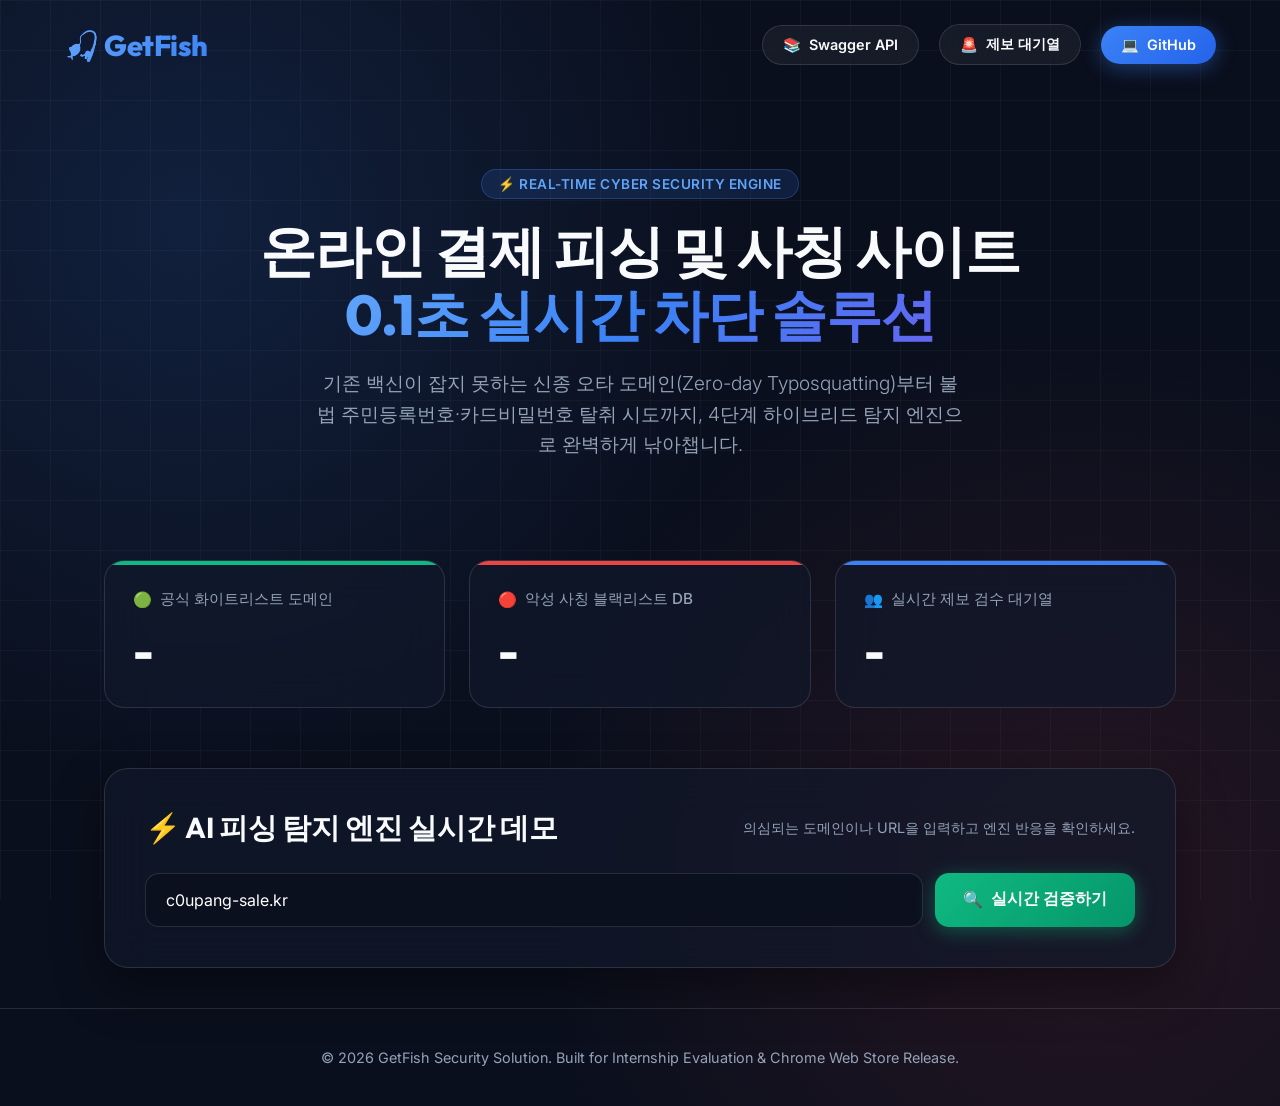
==== backend/static/index.html @ 88217844 "✨ GetFish 공식 글래스모피즘 랜딩 페이지(index.html) 및 실시간 AI 데모 탑재" ====
<!DOCTYPE html>
<html lang="ko">
<head>
  <meta charset="UTF-8">
  <meta name="viewport" content="width=device-width, initial-scale=1.0">
  <title>GetFish | 온라인 피싱 및 사칭 도메인 실시간 차단 솔루션</title>
  <link rel="preconnect" href="https://fonts.googleapis.com">
  <link rel="preconnect" href="https://fonts.gstatic.com" crossorigin>
  <link href="https://fonts.googleapis.com/css2?family=Outfit:wght@400;600;700;800&family=Inter:wght@300;400;500;600;700&display=swap" rel="stylesheet">
  <style>
    :root {
      --bg-dark: #0A0F1D;
      --bg-card: rgba(18, 25, 43, 0.65);
      --border-color: rgba(255, 255, 255, 0.12);
      --primary: #3B82F6;
      --primary-glow: rgba(59, 130, 246, 0.4);
      --accent-red: #EF4444;
      --accent-red-glow: rgba(239, 68, 68, 0.4);
      --accent-green: #10B981;
      --accent-green-glow: rgba(16, 185, 129, 0.4);
      --text-main: #F8FAFC;
      --text-muted: #94A3B8;
    }

    * {
      box-sizing: border-box;
      margin: 0;
      padding: 0;
    }

    body {
      background-color: var(--bg-dark);
      color: var(--text-main);
      font-family: 'Inter', sans-serif;
      min-height: 100vh;
      overflow-x: hidden;
      background-image: 
        radial-gradient(circle at 15% 20%, rgba(59, 130, 246, 0.15) 0%, transparent 40%),
        radial-gradient(circle at 85% 80%, rgba(239, 68, 68, 0.12) 0%, transparent 40%),
        linear-gradient(to bottom, transparent, rgba(10, 15, 29, 0.9));
      display: flex;
      flex-direction: column;
    }

    /* Grid Background Pattern */
    .bg-grid {
      position: absolute;
      top: 0;
      left: 0;
      width: 100%;
      height: 100%;
      background-size: 50px 50px;
      background-image: 
        linear-gradient(to right, rgba(255, 255, 255, 0.03) 1px, transparent 1px),
        linear-gradient(to bottom, rgba(255, 255, 255, 0.03) 1px, transparent 1px);
      z-index: -1;
    }

    header {
      display: flex;
      justify-content: space-between;
      align-items: center;
      padding: 24px 5%;
      max-width: 1300px;
      margin: 0 auto;
      width: 100%;
    }

    .logo {
      display: flex;
      align-items: center;
      gap: 12px;
      font-family: 'Outfit', sans-serif;
      font-size: 1.8rem;
      font-weight: 800;
      letter-spacing: -0.5px;
      text-decoration: none;
      color: var(--text-main);
    }

    .logo span {
      background: linear-gradient(135deg, #60A5FA, #3B82F6);
      -webkit-background-clip: text;
      -webkit-text-fill-color: transparent;
    }

    .nav-links {
      display: flex;
      gap: 20px;
      align-items: center;
    }

    .nav-btn {
      padding: 10px 20px;
      border-radius: 99px;
      font-weight: 600;
      font-size: 0.9rem;
      text-decoration: none;
      transition: all 0.3s ease;
      display: inline-flex;
      align-items: center;
      gap: 8px;
    }

    .btn-outline {
      border: 1px solid var(--border-color);
      color: var(--text-main);
      background: rgba(255, 255, 255, 0.05);
      backdrop-filter: blur(10px);
    }

    .btn-outline:hover {
      background: rgba(255, 255, 255, 0.1);
      border-color: rgba(255, 255, 255, 0.3);
      transform: translateY(-2px);
    }

    .btn-primary {
      background: linear-gradient(135deg, #3B82F6, #2563EB);
      color: white;
      box-shadow: 0 4px 20px var(--primary-glow);
    }

    .btn-primary:hover {
      transform: translateY(-2px);
      box-shadow: 0 6px 25px var(--primary-glow);
    }

    main {
      flex: 1;
      max-width: 1200px;
      margin: 40px auto;
      padding: 0 5%;
      width: 100%;
      display: flex;
      flex-direction: column;
      gap: 60px;
    }

    /* Hero Section */
    .hero {
      text-align: center;
      display: flex;
      flex-direction: column;
      align-items: center;
      gap: 20px;
      padding: 40px 0;
    }

    .badge-tag {
      padding: 6px 16px;
      border-radius: 99px;
      background: rgba(59, 130, 246, 0.15);
      border: 1px solid rgba(59, 130, 246, 0.3);
      color: #60A5FA;
      font-size: 0.85rem;
      font-weight: 600;
      letter-spacing: 0.5px;
      text-transform: uppercase;
    }

    h1 {
      font-family: 'Outfit', sans-serif;
      font-size: 3.5rem;
      font-weight: 800;
      line-height: 1.15;
      max-width: 850px;
      letter-spacing: -1px;
    }

    h1 .gradient-text {
      background: linear-gradient(135deg, #60A5FA 0%, #3B82F6 50%, #6366F1 100%);
      -webkit-background-clip: text;
      -webkit-text-fill-color: transparent;
    }

    .hero p {
      font-size: 1.2rem;
      color: var(--text-muted);
      max-width: 650px;
      line-height: 1.6;
      font-weight: 300;
    }

    /* Stats Cards */
    .stats-grid {
      display: grid;
      grid-template-columns: repeat(auto-fit, minmax(260px, 1fr));
      gap: 24px;
      width: 100%;
    }

    .stat-card {
      background: var(--bg-card);
      border: 1px solid var(--border-color);
      backdrop-filter: blur(20px);
      border-radius: 20px;
      padding: 28px;
      display: flex;
      flex-direction: column;
      gap: 12px;
      position: relative;
      overflow: hidden;
      transition: transform 0.3s ease, border-color 0.3s ease;
    }

    .stat-card:hover {
      transform: translateY(-5px);
      border-color: rgba(255, 255, 255, 0.25);
    }

    .stat-card::before {
      content: '';
      position: absolute;
      top: 0;
      left: 0;
      width: 100%;
      height: 4px;
    }

    .stat-card.green::before { background: var(--accent-green); }
    .stat-card.red::before { background: var(--accent-red); }
    .stat-card.blue::before { background: var(--primary); }

    .stat-title {
      font-size: 0.95rem;
      color: var(--text-muted);
      font-weight: 500;
      display: flex;
      align-items: center;
      gap: 8px;
    }

    .stat-number {
      font-family: 'Outfit', sans-serif;
      font-size: 2.8rem;
      font-weight: 800;
      color: var(--text-main);
    }

    /* Interactive Live Demo Box */
    .demo-section {
      background: var(--bg-card);
      border: 1px solid var(--border-color);
      backdrop-filter: blur(24px);
      border-radius: 24px;
      padding: 40px;
      display: flex;
      flex-direction: column;
      gap: 24px;
      box-shadow: 0 20px 50px rgba(0, 0, 0, 0.4);
    }

    .demo-header {
      display: flex;
      justify-content: space-between;
      align-items: center;
      flex-wrap: wrap;
      gap: 16px;
    }

    .demo-header h2 {
      font-family: 'Outfit', sans-serif;
      font-size: 1.8rem;
      font-weight: 700;
      display: flex;
      align-items: center;
      gap: 12px;
    }

    .input-group {
      display: flex;
      gap: 12px;
      width: 100%;
    }

    .url-input {
      flex: 1;
      background: rgba(10, 15, 29, 0.8);
      border: 1px solid var(--border-color);
      border-radius: 14px;
      padding: 16px 20px;
      font-size: 1rem;
      color: white;
      font-family: 'Inter', sans-serif;
      transition: all 0.3s ease;
    }

    .url-input:focus {
      outline: none;
      border-color: var(--primary);
      box-shadow: 0 0 0 3px rgba(59, 130, 246, 0.2);
    }

    .btn-test {
      background: linear-gradient(135deg, #10B981, #059669);
      color: white;
      border: none;
      border-radius: 14px;
      padding: 0 28px;
      font-size: 1rem;
      font-weight: 600;
      cursor: pointer;
      transition: all 0.3s ease;
      box-shadow: 0 4px 20px var(--accent-green-glow);
      display: flex;
      align-items: center;
      gap: 8px;
      white-space: nowrap;
    }

    .btn-test:hover {
      transform: translateY(-2px);
      box-shadow: 0 6px 25px var(--accent-green-glow);
    }

    /* Result Card */
    .result-card {
      display: none;
      padding: 24px;
      border-radius: 16px;
      background: rgba(10, 15, 29, 0.9);
      border: 1px solid var(--border-color);
      animation: fadeIn 0.4s ease;
    }

    .result-card.phishing {
      border-color: var(--accent-red);
      background: linear-gradient(135deg, rgba(239, 68, 68, 0.15), rgba(10, 15, 29, 0.9));
    }

    .result-card.safe {
      border-color: var(--accent-green);
      background: linear-gradient(135deg, rgba(16, 185, 129, 0.15), rgba(10, 15, 29, 0.9));
    }

    .result-title {
      font-size: 1.3rem;
      font-weight: 700;
      margin-bottom: 8px;
      display: flex;
      align-items: center;
      gap: 10px;
    }

    .result-reason {
      color: var(--text-muted);
      line-height: 1.5;
      font-size: 0.95rem;
    }

    @keyframes fadeIn {
      from { opacity: 0; transform: translateY(10px); }
      to { opacity: 1; transform: translateY(0); }
    }

    footer {
      text-align: center;
      padding: 40px 5%;
      color: var(--text-muted);
      font-size: 0.9rem;
      border-top: 1px solid var(--border-color);
      margin-top: auto;
    }

    @media (max-width: 768px) {
      h1 { font-size: 2.4rem; }
      .input-group { flex-direction: column; }
      .btn-test { padding: 16px; justify-content: center; }
    }
  </style>
</head>
<body>
  <div class="bg-grid"></div>

  <header>
    <a href="/" class="logo">
      <span>🎣 GetFish</span>
    </a>
    <div class="nav-links">
      <a href="/docs" class="nav-btn btn-outline" target="_blank">
        <span>📚</span> Swagger API
      </a>
      <a href="/api/reports" class="nav-btn btn-outline" target="_blank">
        <span>🚨</span> 제보 대기열
      </a>
      <a href="https://github.com/Euing-doBetter/GetFish" class="nav-btn btn-primary" target="_blank">
        <span>💻</span> GitHub
      </a>
    </div>
  </header>

  <main>
    <section class="hero">
      <span class="badge-tag">⚡️ Real-Time Cyber Security Engine</span>
      <h1>
        온라인 결제 피싱 및 사칭 사이트<br>
        <span class="gradient-text">0.1초 실시간 차단 솔루션</span>
      </h1>
      <p>
        기존 백신이 잡지 못하는 신종 오타 도메인(Zero-day Typosquatting)부터 불법 주민등록번호·카드비밀번호 탈취 시도까지, 4단계 하이브리드 탐지 엔진으로 완벽하게 낚아챕니다.
      </p>
    </section>

    <section class="stats-grid">
      <div class="stat-card green">
        <div class="stat-title"><span>🟢</span> 공식 화이트리스트 도메인</div>
        <div class="stat-number" id="wl-count">-</div>
      </div>
      <div class="stat-card red">
        <div class="stat-title"><span>🔴</span> 악성 사칭 블랙리스트 DB</div>
        <div class="stat-number" id="bl-count">-</div>
      </div>
      <div class="stat-card blue">
        <div class="stat-title"><span>👥</span> 실시간 제보 검수 대기열</div>
        <div class="stat-number" id="rp-count">-</div>
      </div>
    </section>

    <section class="demo-section">
      <div class="demo-header">
        <h2>⚡️ AI 피싱 탐지 엔진 실시간 데모</h2>
        <span style="color: var(--text-muted); font-size: 0.9rem;">의심되는 도메인이나 URL을 입력하고 엔진 반응을 확인하세요.</span>
      </div>
      
      <div class="input-group">
        <input type="text" id="test-url" class="url-input" placeholder="예: navr-pay-secure.com, c0upang-sale.kr, toss.im" value="c0upang-sale.kr">
        <button id="btn-analyze" class="btn-test">
          <span>🔍</span> 실시간 검증하기
        </button>
      </div>

      <div id="result-box" class="result-card">
        <div id="result-title" class="result-title"></div>
        <div id="result-reason" class="result-reason"></div>
      </div>
    </section>
  </main>

  <footer>
    <p>© 2026 GetFish Security Solution. Built for Internship Evaluation & Chrome Web Store Release.</p>
  </footer>

  <script>
    // Fetch live statistics from backend
    async function loadStats() {
      try {
        const res = await fetch('/api/stats');
        if (res.ok) {
          const data = await res.json();
          document.getElementById('wl-count').textContent = data.whitelist_count + '개';
          document.getElementById('bl-count').textContent = data.blacklist_count + '개';
          document.getElementById('rp-count').textContent = data.report_count + '건';
        }
      } catch(e) {
        console.error('Stats load error:', e);
      }
    }
    loadStats();

    // Live Test Box Handler
    document.getElementById('btn-analyze').addEventListener('click', async () => {
      const inputVal = document.getElementById('test-url').value.trim();
      if (!inputVal) return;

      let domain = inputVal;
      let url = inputVal;
      if (!url.startsWith('http://') && !url.startsWith('https://')) {
        url = 'https://' + url;
      }
      try {
        domain = new URL(url).hostname;
      } catch(e) {}

      const btn = document.getElementById('btn-analyze');
      const resultBox = document.getElementById('result-box');
      
      btn.disabled = true;
      btn.innerHTML = '<span>⏳</span> 분석 중...';
      resultBox.style.display = 'none';

      try {
        const res = await fetch('/api/analyze', {
          method: 'POST',
          headers: { 'Content-Type': 'application/json' },
          body: JSON.stringify({
            url: url,
            domain: domain,
            title: '라이브 데모 테스트 페이지',
            formActions: [],
            inputTypes: []
          })
        });

        const result = await res.json();
        resultBox.style.display = 'block';

        if (result.is_phishing) {
          resultBox.className = 'result-card phishing';
          document.getElementById('result-title').innerHTML = '🚨 ' + (result.badge_text || '피싱 및 사칭 도메인 감지됨!');
          document.getElementById('result-title').style.color = '#EF4444';
          document.getElementById('result-reason').innerHTML = `
            <strong>차단 사유:</strong> ${result.reason}<br>
            <span style="color: #60A5FA; display: inline-block; margin-top: 8px;">🛡️ 안전 대피 경로: <code>${result.redirect_url || 'https://pay.naver.com'}</code></span>
          `;
        } else {
          resultBox.className = 'result-card safe';
          document.getElementById('result-title').innerHTML = '🟢 안전한 공식 웹사이트입니다';
          document.getElementById('result-title').style.color = '#10B981';
          document.getElementById('result-reason').innerHTML = `
            <strong>도메인 [${domain}]:</strong> 공식 화이트리스트 DB에 등록된 안전한 사이트이거나, 알고리즘 분석 결과 사칭 위험이 발견되지 않았습니다.
          `;
        }
      } catch(e) {
        alert('API 서버와 통신할 수 없습니다.');
      } finally {
        btn.disabled = false;
        btn.innerHTML = '<span>🔍</span> 실시간 검증하기';
      }
    });
  </script>
</body>
</html>
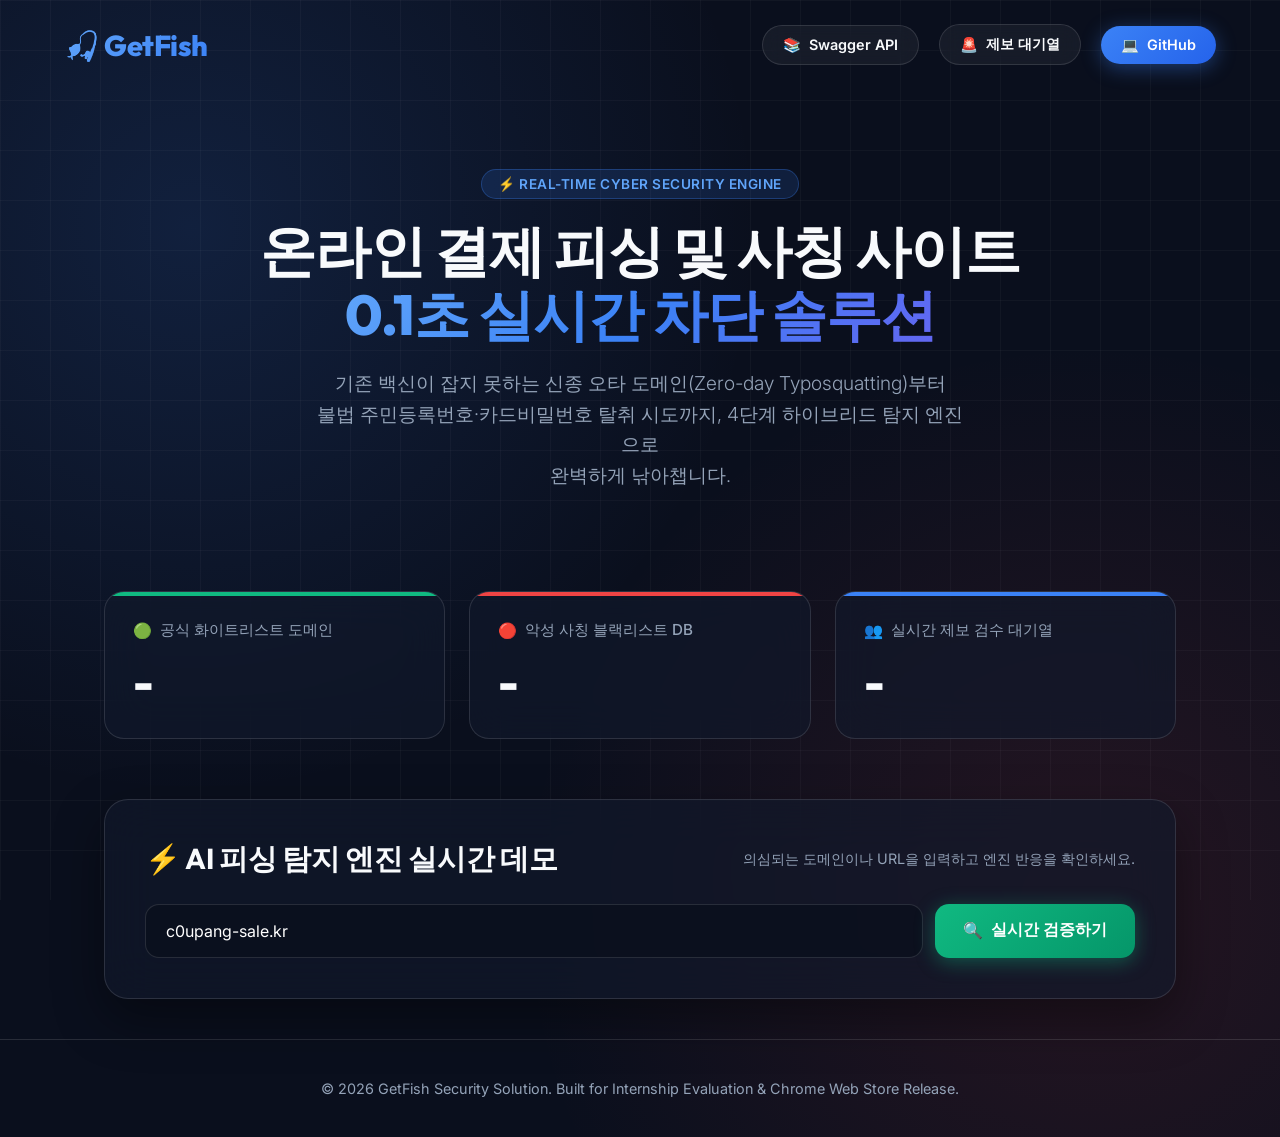
==== commit d6ed5403: "🎨 공식 랜딩 페이지(index.html) 텍스트 개행 및 스타일 다듬기" ====
--- a/backend/static/index.html
+++ b/backend/static/index.html
@@ -1,12 +1,15 @@
 <!DOCTYPE html>
 <html lang="ko">
+
 <head>
   <meta charset="UTF-8">
   <meta name="viewport" content="width=device-width, initial-scale=1.0">
   <title>GetFish | 온라인 피싱 및 사칭 도메인 실시간 차단 솔루션</title>
   <link rel="preconnect" href="https://fonts.googleapis.com">
   <link rel="preconnect" href="https://fonts.gstatic.com" crossorigin>
-  <link href="https://fonts.googleapis.com/css2?family=Outfit:wght@400;600;700;800&family=Inter:wght@300;400;500;600;700&display=swap" rel="stylesheet">
+  <link
+    href="https://fonts.googleapis.com/css2?family=Outfit:wght@400;600;700;800&family=Inter:wght@300;400;500;600;700&display=swap"
+    rel="stylesheet">
   <style>
     :root {
       --bg-dark: #0A0F1D;
@@ -34,7 +37,7 @@
       font-family: 'Inter', sans-serif;
       min-height: 100vh;
       overflow-x: hidden;
-      background-image: 
+      background-image:
         radial-gradient(circle at 15% 20%, rgba(59, 130, 246, 0.15) 0%, transparent 40%),
         radial-gradient(circle at 85% 80%, rgba(239, 68, 68, 0.12) 0%, transparent 40%),
         linear-gradient(to bottom, transparent, rgba(10, 15, 29, 0.9));
@@ -50,7 +53,7 @@
       width: 100%;
       height: 100%;
       background-size: 50px 50px;
-      background-image: 
+      background-image:
         linear-gradient(to right, rgba(255, 255, 255, 0.03) 1px, transparent 1px),
         linear-gradient(to bottom, rgba(255, 255, 255, 0.03) 1px, transparent 1px);
       z-index: -1;
@@ -218,9 +221,17 @@
       height: 4px;
     }
 
-    .stat-card.green::before { background: var(--accent-green); }
-    .stat-card.red::before { background: var(--accent-red); }
-    .stat-card.blue::before { background: var(--primary); }
+    .stat-card.green::before {
+      background: var(--accent-green);
+    }
+
+    .stat-card.red::before {
+      background: var(--accent-red);
+    }
+
+    .stat-card.blue::before {
+      background: var(--primary);
+    }
 
     .stat-title {
       font-size: 0.95rem;
@@ -350,8 +361,15 @@
     }
 
     @keyframes fadeIn {
-      from { opacity: 0; transform: translateY(10px); }
-      to { opacity: 1; transform: translateY(0); }
+      from {
+        opacity: 0;
+        transform: translateY(10px);
+      }
+
+      to {
+        opacity: 1;
+        transform: translateY(0);
+      }
     }
 
     footer {
@@ -364,12 +382,22 @@
     }
 
     @media (max-width: 768px) {
-      h1 { font-size: 2.4rem; }
-      .input-group { flex-direction: column; }
-      .btn-test { padding: 16px; justify-content: center; }
+      h1 {
+        font-size: 2.4rem;
+      }
+
+      .input-group {
+        flex-direction: column;
+      }
+
+      .btn-test {
+        padding: 16px;
+        justify-content: center;
+      }
     }
   </style>
 </head>
+
 <body>
   <div class="bg-grid"></div>
 
@@ -398,7 +426,8 @@
         <span class="gradient-text">0.1초 실시간 차단 솔루션</span>
       </h1>
       <p>
-        기존 백신이 잡지 못하는 신종 오타 도메인(Zero-day Typosquatting)부터 불법 주민등록번호·카드비밀번호 탈취 시도까지, 4단계 하이브리드 탐지 엔진으로 완벽하게 낚아챕니다.
+        기존 백신이 잡지 못하는 신종 오타 도메인(Zero-day Typosquatting)부터 <br>불법 주민등록번호·카드비밀번호 탈취 시도까지, 4단계 하이브리드 탐지 엔진으로<br> 완벽하게
+        낚아챕니다.
       </p>
     </section>
 
@@ -422,9 +451,10 @@
         <h2>⚡️ AI 피싱 탐지 엔진 실시간 데모</h2>
         <span style="color: var(--text-muted); font-size: 0.9rem;">의심되는 도메인이나 URL을 입력하고 엔진 반응을 확인하세요.</span>
       </div>
-      
+
       <div class="input-group">
-        <input type="text" id="test-url" class="url-input" placeholder="예: navr-pay-secure.com, c0upang-sale.kr, toss.im" value="c0upang-sale.kr">
+        <input type="text" id="test-url" class="url-input"
+          placeholder="예: navr-pay-secure.com, c0upang-sale.kr, toss.im" value="c0upang-sale.kr">
         <button id="btn-analyze" class="btn-test">
           <span>🔍</span> 실시간 검증하기
         </button>
@@ -452,7 +482,7 @@
           document.getElementById('bl-count').textContent = data.blacklist_count + '개';
           document.getElementById('rp-count').textContent = data.report_count + '건';
         }
-      } catch(e) {
+      } catch (e) {
         console.error('Stats load error:', e);
       }
     }
@@ -470,11 +500,11 @@
       }
       try {
         domain = new URL(url).hostname;
-      } catch(e) {}
+      } catch (e) { }
 
       const btn = document.getElementById('btn-analyze');
       const resultBox = document.getElementById('result-box');
-      
+
       btn.disabled = true;
       btn.innerHTML = '<span>⏳</span> 분석 중...';
       resultBox.style.display = 'none';
@@ -511,7 +541,7 @@
             <strong>도메인 [${domain}]:</strong> 공식 화이트리스트 DB에 등록된 안전한 사이트이거나, 알고리즘 분석 결과 사칭 위험이 발견되지 않았습니다.
           `;
         }
-      } catch(e) {
+      } catch (e) {
         alert('API 서버와 통신할 수 없습니다.');
       } finally {
         btn.disabled = false;
@@ -520,4 +550,5 @@
     });
   </script>
 </body>
-</html>
+
+</html>
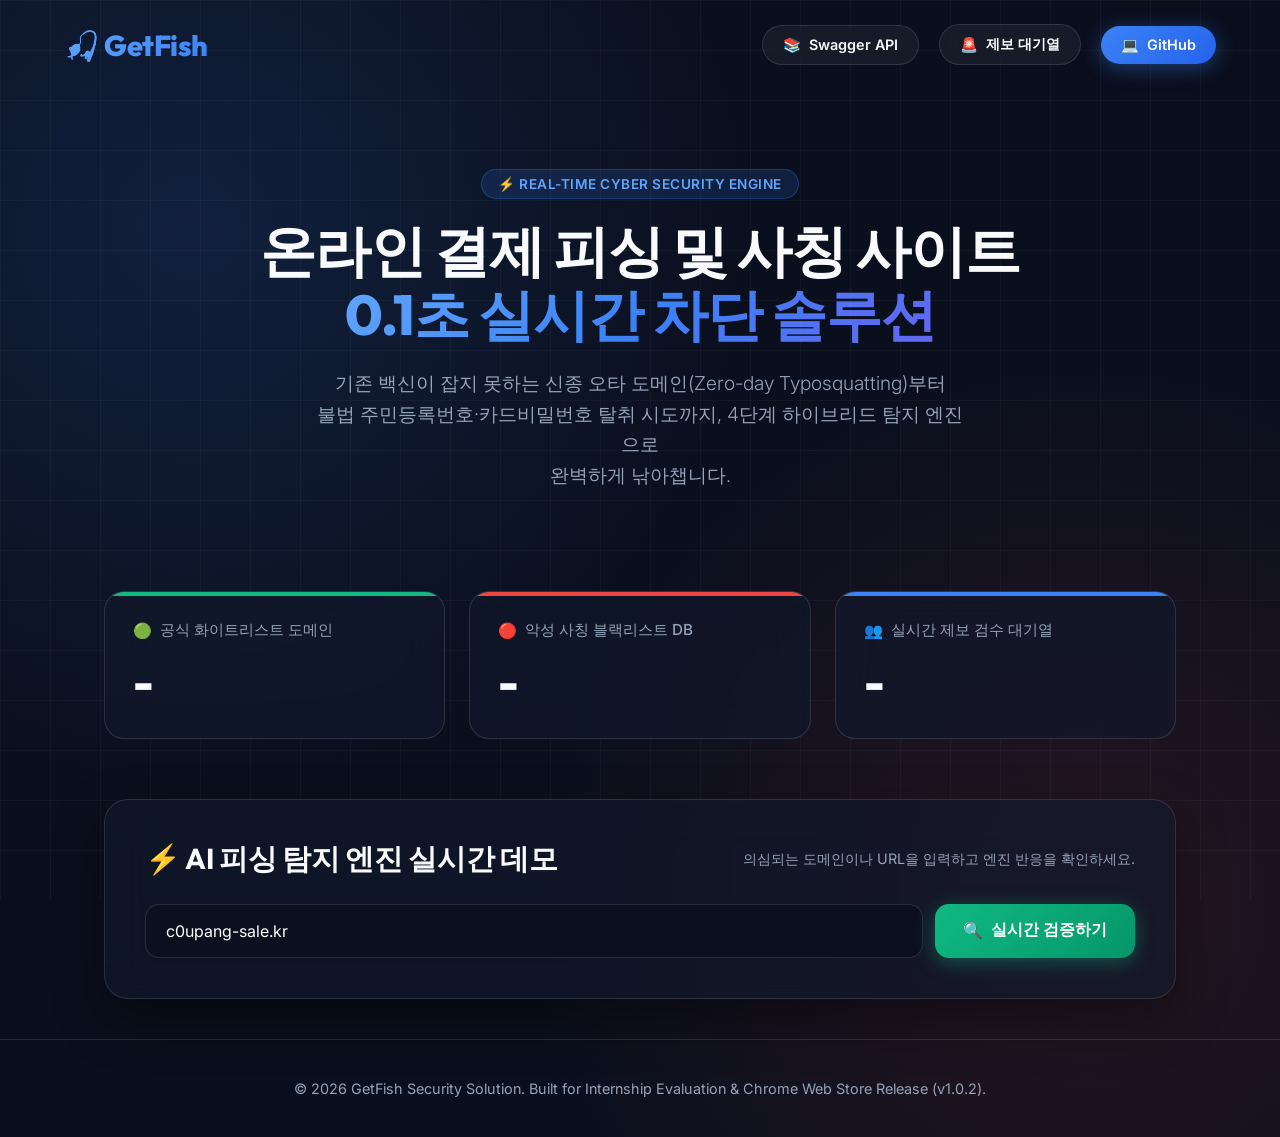
==== commit d34488e0: "feat: upgrade to v1.0.2 and build Glassmorphism reports dashboard (/reports)" ====
--- a/backend/static/index.html
+++ b/backend/static/index.html
@@ -409,7 +409,7 @@
       <a href="/docs" class="nav-btn btn-outline" target="_blank">
         <span>📚</span> Swagger API
       </a>
-      <a href="/api/reports" class="nav-btn btn-outline" target="_blank">
+      <a href="/reports" class="nav-btn btn-outline" target="_blank">
         <span>🚨</span> 제보 대기열
       </a>
       <a href="https://github.com/Euing-doBetter/GetFish" class="nav-btn btn-primary" target="_blank">
@@ -468,7 +468,7 @@
   </main>
 
   <footer>
-    <p>© 2026 GetFish Security Solution. Built for Internship Evaluation & Chrome Web Store Release.</p>
+    <p>© 2026 GetFish Security Solution. Built for Internship Evaluation & Chrome Web Store Release (v1.0.2).</p>
   </footer>
 
   <script>
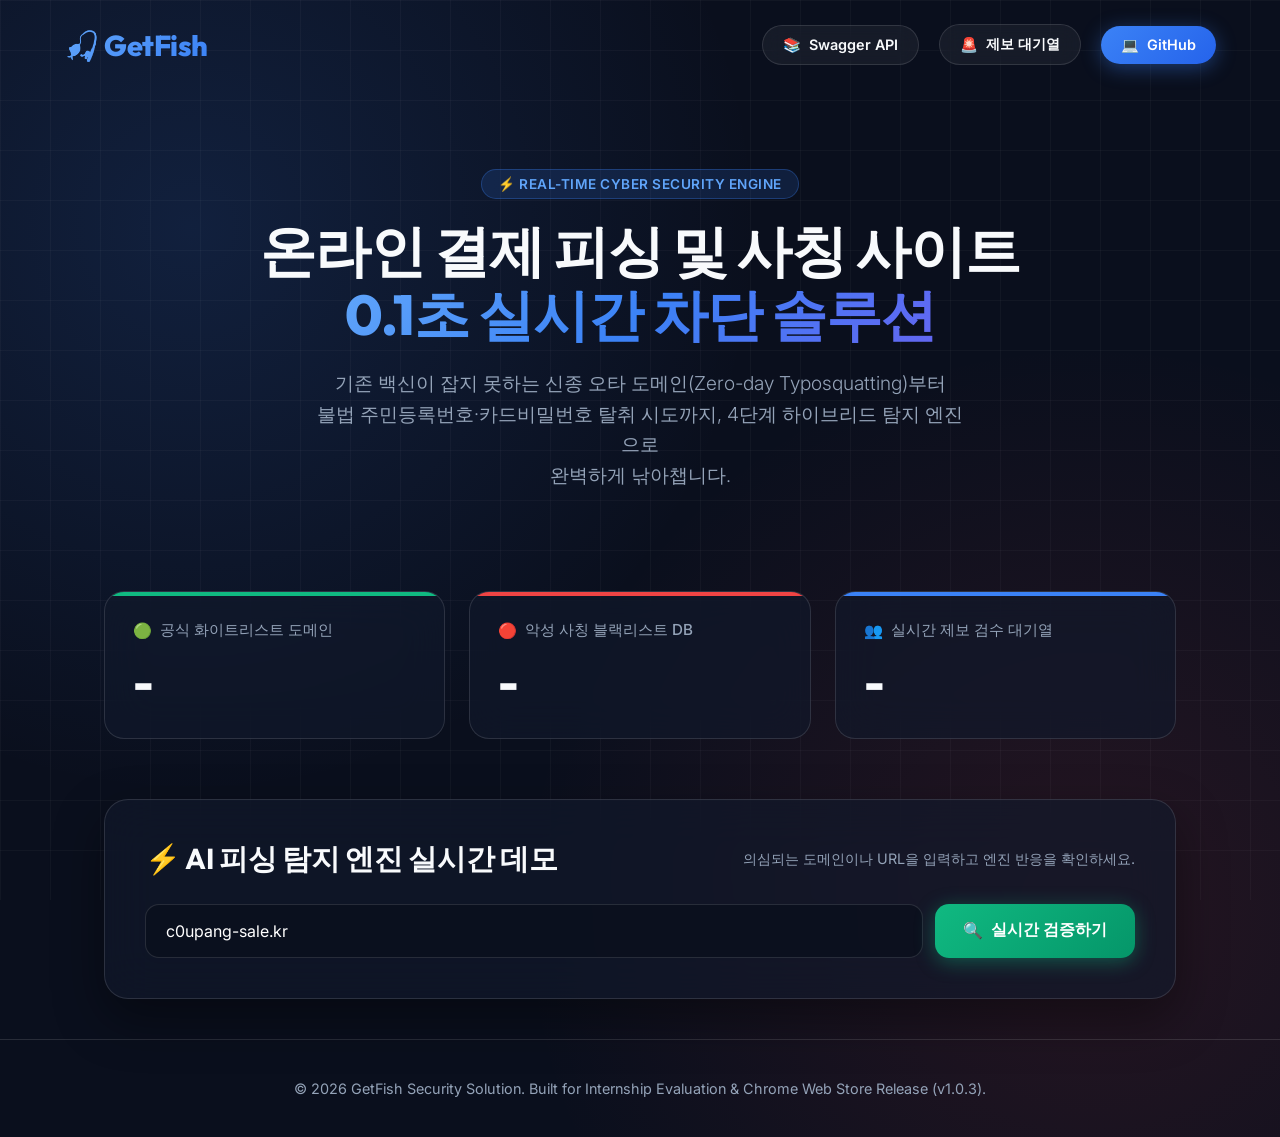
==== commit 8892d39b: "release: v1.0.3 with expanded government & PASS identity verification whitelist" ====
--- a/backend/static/index.html
+++ b/backend/static/index.html
@@ -468,7 +468,7 @@
   </main>
 
   <footer>
-    <p>© 2026 GetFish Security Solution. Built for Internship Evaluation & Chrome Web Store Release (v1.0.2).</p>
+    <p>© 2026 GetFish Security Solution. Built for Internship Evaluation & Chrome Web Store Release (v1.0.3).</p>
   </footer>
 
   <script>
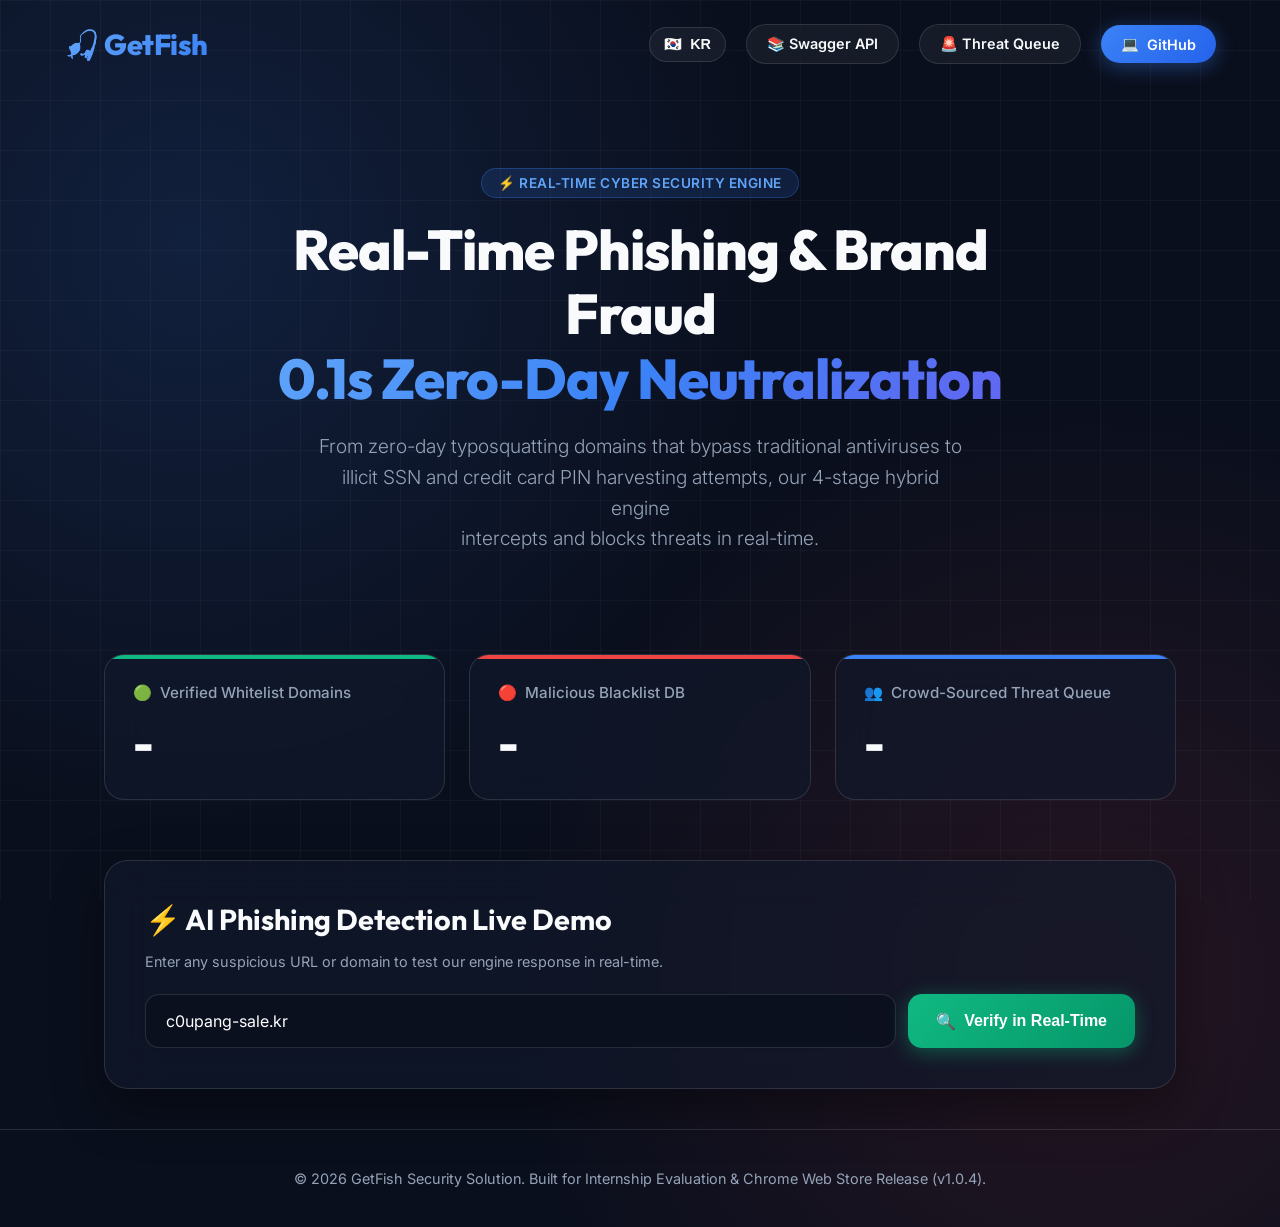
==== commit bae0ddd1: "feat: release GetFish v1.0.4 with global i18n support and US brand databases" ====
--- a/backend/static/index.html
+++ b/backend/static/index.html
@@ -406,10 +406,13 @@
       <span>🎣 GetFish</span>
     </a>
     <div class="nav-links">
-      <a href="/docs" class="nav-btn btn-outline" target="_blank">
+      <button id="lang-toggle" class="nav-btn btn-outline" style="cursor: pointer; padding: 8px 14px;">
+        <span id="lang-flag">🇺🇸</span> <span id="lang-text">EN</span>
+      </button>
+      <a href="/docs" class="nav-btn btn-outline" target="_blank" data-i18n="navSwagger">
         <span>📚</span> Swagger API
       </a>
-      <a href="/reports" class="nav-btn btn-outline" target="_blank">
+      <a href="/reports" class="nav-btn btn-outline" target="_blank" data-i18n="navReports">
         <span>🚨</span> 제보 대기열
       </a>
       <a href="https://github.com/Euing-doBetter/GetFish" class="nav-btn btn-primary" target="_blank">
@@ -420,12 +423,12 @@
 
   <main>
     <section class="hero">
-      <span class="badge-tag">⚡️ Real-Time Cyber Security Engine</span>
-      <h1>
+      <span class="badge-tag" data-i18n="heroBadge">⚡️ Real-Time Cyber Security Engine</span>
+      <h1 data-i18n="heroTitle">
         온라인 결제 피싱 및 사칭 사이트<br>
         <span class="gradient-text">0.1초 실시간 차단 솔루션</span>
       </h1>
-      <p>
+      <p data-i18n="heroDesc">
         기존 백신이 잡지 못하는 신종 오타 도메인(Zero-day Typosquatting)부터 <br>불법 주민등록번호·카드비밀번호 탈취 시도까지, 4단계 하이브리드 탐지 엔진으로<br> 완벽하게
         낚아챕니다.
       </p>
@@ -433,30 +436,30 @@
 
     <section class="stats-grid">
       <div class="stat-card green">
-        <div class="stat-title"><span>🟢</span> 공식 화이트리스트 도메인</div>
+        <div class="stat-title" data-i18n="statWlTitle"><span>🟢</span> 공식 화이트리스트 도메인</div>
         <div class="stat-number" id="wl-count">-</div>
       </div>
       <div class="stat-card red">
-        <div class="stat-title"><span>🔴</span> 악성 사칭 블랙리스트 DB</div>
+        <div class="stat-title" data-i18n="statBlTitle"><span>🔴</span> 악성 사칭 블랙리스트 DB</div>
         <div class="stat-number" id="bl-count">-</div>
       </div>
       <div class="stat-card blue">
-        <div class="stat-title"><span>👥</span> 실시간 제보 검수 대기열</div>
+        <div class="stat-title" data-i18n="statRpTitle"><span>👥</span> 실시간 제보 검수 대기열</div>
         <div class="stat-number" id="rp-count">-</div>
       </div>
     </section>
 
     <section class="demo-section">
       <div class="demo-header">
-        <h2>⚡️ AI 피싱 탐지 엔진 실시간 데모</h2>
-        <span style="color: var(--text-muted); font-size: 0.9rem;">의심되는 도메인이나 URL을 입력하고 엔진 반응을 확인하세요.</span>
+        <h2 data-i18n="demoTitle">⚡️ AI 피싱 탐지 엔진 실시간 데모</h2>
+        <span style="color: var(--text-muted); font-size: 0.9rem;" data-i18n="demoSubtitle">의심되는 도메인이나 URL을 입력하고 엔진 반응을 확인하세요.</span>
       </div>
 
       <div class="input-group">
         <input type="text" id="test-url" class="url-input"
-          placeholder="예: navr-pay-secure.com, c0upang-sale.kr, toss.im" value="c0upang-sale.kr">
+          placeholder="예: navr-pay-secure.com, c0upang-sale.kr, toss.im" value="c0upang-sale.kr" data-i18n-placeholder="urlPlaceholder">
         <button id="btn-analyze" class="btn-test">
-          <span>🔍</span> 실시간 검증하기
+          <span>🔍</span> <span data-i18n="btnAnalyzeText">실시간 검증하기</span>
         </button>
       </div>
 
@@ -468,19 +471,114 @@
   </main>
 
   <footer>
-    <p>© 2026 GetFish Security Solution. Built for Internship Evaluation & Chrome Web Store Release (v1.0.3).</p>
+    <p data-i18n="footerText">© 2026 GetFish Security Solution. Built for Internship Evaluation & Chrome Web Store Release (v1.0.4).</p>
   </footer>
 
   <script>
+    const i18nDict = {
+      ko: {
+        pageTitle: "GetFish | 온라인 피싱 및 사칭 도메인 실시간 차단 솔루션",
+        navSwagger: "📚 Swagger API",
+        navReports: "🚨 제보 대기열",
+        heroBadge: "⚡️ Real-Time Cyber Security Engine",
+        heroTitle: `온라인 결제 피싱 및 사칭 사이트<br><span class="gradient-text">0.1초 실시간 차단 솔루션</span>`,
+        heroDesc: `기존 백신이 잡지 못하는 신종 오타 도메인(Zero-day Typosquatting)부터 <br>불법 주민등록번호·카드비밀번호 탈취 시도까지, 4단계 하이브리드 탐지 엔진으로<br> 완벽하게 낚아챕니다.`,
+        statWlTitle: "<span>🟢</span> 공식 화이트리스트 도메인",
+        statBlTitle: "<span>🔴</span> 악성 사칭 블랙리스트 DB",
+        statRpTitle: "<span>👥</span> 실시간 제보 검수 대기열",
+        demoTitle: "⚡️ AI 피싱 탐지 엔진 실시간 데모",
+        demoSubtitle: "의심되는 도메인이나 URL을 입력하고 엔진 반응을 확인하세요.",
+        urlPlaceholder: "예: navr-pay-secure.com, c0upang-sale.kr, toss.im",
+        btnAnalyzeText: "실시간 검증하기",
+        btnAnalyzing: "<span>⏳</span> 분석 중...",
+        footerText: "© 2026 GetFish Security Solution. Built for Internship Evaluation & Chrome Web Store Release (v1.0.4).",
+        toggleFlag: "🇺🇸",
+        toggleText: "EN",
+        unitItem: "개",
+        unitCase: "건",
+        phishingAlert: "🚨 피싱 및 사칭 도메인 감지됨!",
+        reasonLabel: "차단 사유:",
+        redirectLabel: "🛡️ 안전 대피 경로:",
+        safeAlert: "🟢 안전한 공식 웹사이트입니다",
+        safeReason: "<strong>도메인 [$1]:</strong> 공식 화이트리스트 DB에 등록된 안전한 사이트이거나, 알고리즘 분석 결과 사칭 위험이 발견되지 않았습니다."
+      },
+      en: {
+        pageTitle: "GetFish | Real-Time Phishing & Brand Impersonation Shield",
+        navSwagger: "📚 Swagger API",
+        navReports: "🚨 Threat Queue",
+        heroBadge: "⚡️ Real-Time Cyber Security Engine",
+        heroTitle: `Real-Time Phishing & Brand Fraud<br><span class="gradient-text">0.1s Zero-Day Neutralization</span>`,
+        heroDesc: `From zero-day typosquatting domains that bypass traditional antiviruses to<br>illicit SSN and credit card PIN harvesting attempts, our 4-stage hybrid engine<br>intercepts and blocks threats in real-time.`,
+        statWlTitle: "<span>🟢</span> Verified Whitelist Domains",
+        statBlTitle: "<span>🔴</span> Malicious Blacklist DB",
+        statRpTitle: "<span>👥</span> Crowd-Sourced Threat Queue",
+        demoTitle: "⚡️ AI Phishing Detection Live Demo",
+        demoSubtitle: "Enter any suspicious URL or domain to test our engine response in real-time.",
+        urlPlaceholder: "e.g., navr-pay-secure.com, c0upang-sale.kr, paypal-auth.net",
+        btnAnalyzeText: "Verify in Real-Time",
+        btnAnalyzing: "<span>⏳</span> Analyzing...",
+        footerText: "© 2026 GetFish Security Solution. Built for Internship Evaluation & Chrome Web Store Release (v1.0.4).",
+        toggleFlag: "🇰🇷",
+        toggleText: "KR",
+        unitItem: "",
+        unitCase: "",
+        phishingAlert: "🚨 Phishing & Brand Fraud Detected!",
+        reasonLabel: "Block Reason:",
+        redirectLabel: "🛡️ Safe Official Redirect:",
+        safeAlert: "🟢 Safe Verified Official Website",
+        safeReason: "<strong>Domain [$1]:</strong> Verified by our official whitelist DB or confirmed safe by hybrid algorithmic scan."
+      }
+    };
+
+    let currentLang = localStorage.getItem('getfish_lang') || (navigator.language && navigator.language.startsWith('ko') ? 'ko' : 'en');
+    let lastLoadedStats = { whitelist_count: '-', blacklist_count: '-', report_count: '-' };
+
+    function applyLanguage(lang) {
+      currentLang = lang;
+      localStorage.setItem('getfish_lang', lang);
+      const dict = i18nDict[lang] || i18nDict.en;
+
+      document.title = dict.pageTitle;
+      document.getElementById('lang-flag').textContent = dict.toggleFlag;
+      document.getElementById('lang-text').textContent = dict.toggleText;
+
+      document.querySelectorAll('[data-i18n]').forEach(el => {
+        const key = el.getAttribute('data-i18n');
+        if (dict[key] !== undefined) el.innerHTML = dict[key];
+      });
+
+      document.querySelectorAll('[data-i18n-placeholder]').forEach(el => {
+        const key = el.getAttribute('data-i18n-placeholder');
+        if (dict[key] !== undefined) el.placeholder = dict[key];
+      });
+
+      // Update stat counters with localized units
+      if (lastLoadedStats.whitelist_count !== '-') {
+        document.getElementById('wl-count').textContent = lastLoadedStats.whitelist_count + dict.unitItem;
+        document.getElementById('bl-count').textContent = lastLoadedStats.blacklist_count + dict.unitItem;
+        document.getElementById('rp-count').textContent = lastLoadedStats.report_count + dict.unitCase;
+      }
+    }
+
+    document.getElementById('lang-toggle').addEventListener('click', () => {
+      const newLang = currentLang === 'ko' ? 'en' : 'ko';
+      applyLanguage(newLang);
+    });
+
+    // Apply language immediately on load
+    applyLanguage(currentLang);
+
     // Fetch live statistics from backend
     async function loadStats() {
       try {
         const res = await fetch('/api/stats');
         if (res.ok) {
           const data = await res.json();
-          document.getElementById('wl-count').textContent = data.whitelist_count + '개';
-          document.getElementById('bl-count').textContent = data.blacklist_count + '개';
-          document.getElementById('rp-count').textContent = data.report_count + '건';
+          lastLoadedStats = data;
+          const dict = i18nDict[currentLang] || i18nDict.en;
+          document.getElementById('wl-count').textContent = data.whitelist_count + dict.unitItem;
+          document.getElementById('bl-count').textContent = data.blacklist_count + dict.unitItem;
+          document.getElementById('rp-count').textContent = data.report_count + dict.unitCase;
         }
       } catch (e) {
         console.error('Stats load error:', e);
@@ -504,9 +602,10 @@
 
       const btn = document.getElementById('btn-analyze');
       const resultBox = document.getElementById('result-box');
+      const dict = i18nDict[currentLang] || i18nDict.en;
 
       btn.disabled = true;
-      btn.innerHTML = '<span>⏳</span> 분석 중...';
+      btn.innerHTML = dict.btnAnalyzing;
       resultBox.style.display = 'none';
 
       try {
@@ -516,7 +615,7 @@
           body: JSON.stringify({
             url: url,
             domain: domain,
-            title: '라이브 데모 테스트 페이지',
+            title: 'Live Demo Test Page',
             formActions: [],
             inputTypes: []
           })
@@ -527,25 +626,23 @@
 
         if (result.is_phishing) {
           resultBox.className = 'result-card phishing';
-          document.getElementById('result-title').innerHTML = '🚨 ' + (result.badge_text || '피싱 및 사칭 도메인 감지됨!');
+          document.getElementById('result-title').innerHTML = '🚨 ' + (currentLang === 'ko' ? (result.badge_text || '피싱 및 사칭 도메인 감지됨!') : dict.phishingAlert);
           document.getElementById('result-title').style.color = '#EF4444';
           document.getElementById('result-reason').innerHTML = `
-            <strong>차단 사유:</strong> ${result.reason}<br>
-            <span style="color: #60A5FA; display: inline-block; margin-top: 8px;">🛡️ 안전 대피 경로: <code>${result.redirect_url || 'https://pay.naver.com'}</code></span>
+            <strong>${dict.reasonLabel}</strong> ${result.reason}<br>
+            <span style="color: #60A5FA; display: inline-block; margin-top: 8px;">${dict.redirectLabel} <code>${result.redirect_url || 'https://pay.naver.com'}</code></span>
           `;
         } else {
           resultBox.className = 'result-card safe';
-          document.getElementById('result-title').innerHTML = '🟢 안전한 공식 웹사이트입니다';
+          document.getElementById('result-title').innerHTML = dict.safeAlert;
           document.getElementById('result-title').style.color = '#10B981';
-          document.getElementById('result-reason').innerHTML = `
-            <strong>도메인 [${domain}]:</strong> 공식 화이트리스트 DB에 등록된 안전한 사이트이거나, 알고리즘 분석 결과 사칭 위험이 발견되지 않았습니다.
-          `;
+          document.getElementById('result-reason').innerHTML = dict.safeReason.replace('$1', domain);
         }
       } catch (e) {
-        alert('API 서버와 통신할 수 없습니다.');
+        alert(currentLang === 'ko' ? 'API 서버와 통신할 수 없습니다.' : 'Failed to connect to API server.');
       } finally {
         btn.disabled = false;
-        btn.innerHTML = '<span>🔍</span> 실시간 검증하기';
+        btn.innerHTML = `<span>🔍</span> <span data-i18n="btnAnalyzeText">${dict.btnAnalyzeText}</span>`;
       }
     });
   </script>
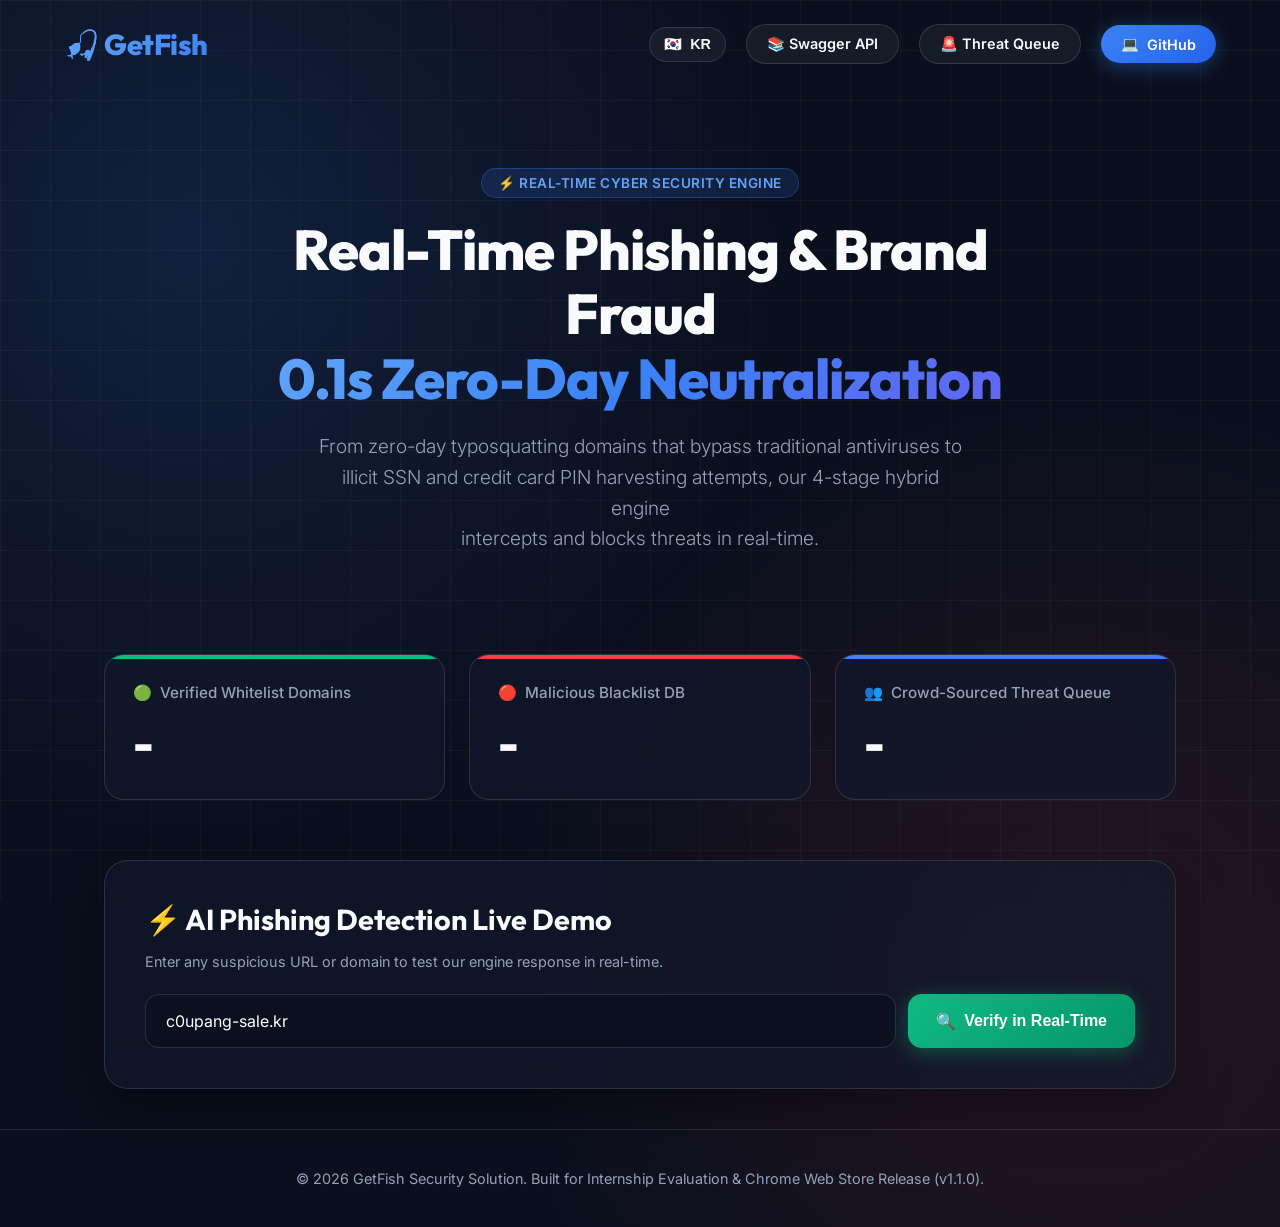
==== commit 01b4af6d: "Release v1.1.0: Expand payment/railway whitelist & improve subdomain check" ====
--- a/backend/static/index.html
+++ b/backend/static/index.html
@@ -471,7 +471,7 @@
   </main>
 
   <footer>
-    <p data-i18n="footerText">© 2026 GetFish Security Solution. Built for Internship Evaluation & Chrome Web Store Release (v1.0.4).</p>
+    <p data-i18n="footerText">© 2026 GetFish Security Solution. Built for Internship Evaluation & Chrome Web Store Release (v1.1.0).</p>
   </footer>
 
   <script>
@@ -491,7 +491,7 @@
         urlPlaceholder: "예: navr-pay-secure.com, c0upang-sale.kr, toss.im",
         btnAnalyzeText: "실시간 검증하기",
         btnAnalyzing: "<span>⏳</span> 분석 중...",
-        footerText: "© 2026 GetFish Security Solution. Built for Internship Evaluation & Chrome Web Store Release (v1.0.4).",
+        footerText: "© 2026 GetFish Security Solution. Built for Internship Evaluation & Chrome Web Store Release (v1.1.0).",
         toggleFlag: "🇺🇸",
         toggleText: "EN",
         unitItem: "개",
@@ -517,7 +517,7 @@
         urlPlaceholder: "e.g., navr-pay-secure.com, c0upang-sale.kr, paypal-auth.net",
         btnAnalyzeText: "Verify in Real-Time",
         btnAnalyzing: "<span>⏳</span> Analyzing...",
-        footerText: "© 2026 GetFish Security Solution. Built for Internship Evaluation & Chrome Web Store Release (v1.0.4).",
+        footerText: "© 2026 GetFish Security Solution. Built for Internship Evaluation & Chrome Web Store Release (v1.1.0).",
         toggleFlag: "🇰🇷",
         toggleText: "KR",
         unitItem: "",
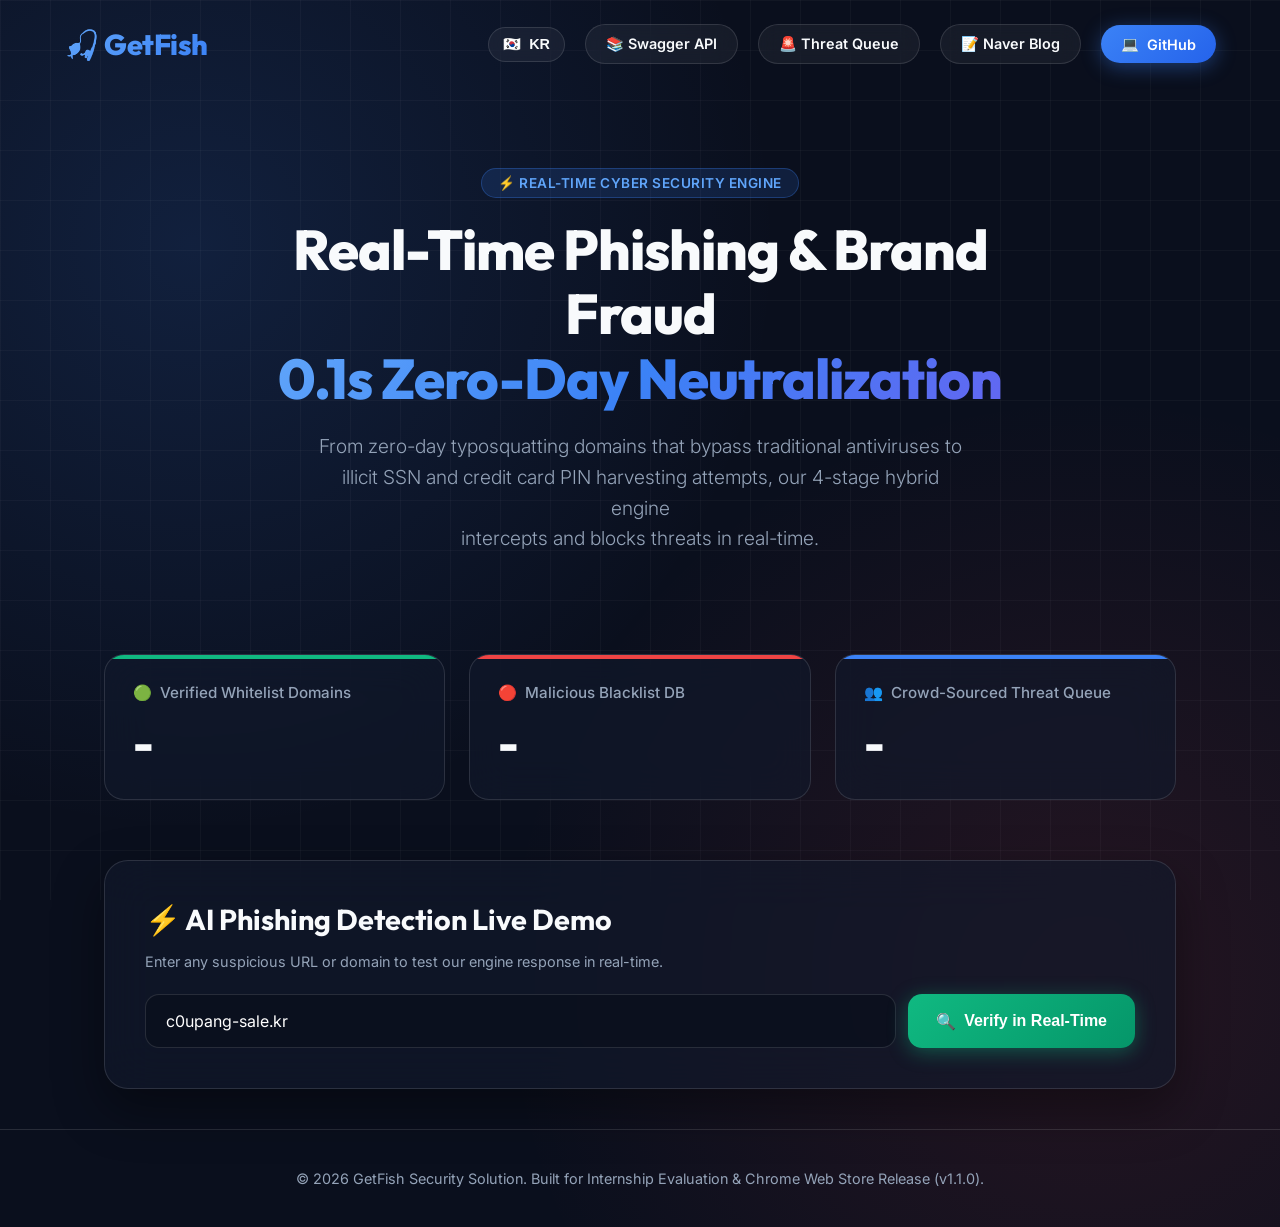
==== commit 82e47760: "feat: 네이버 블로그 링크 추가" ====
--- a/backend/static/index.html
+++ b/backend/static/index.html
@@ -415,6 +415,9 @@
       <a href="/reports" class="nav-btn btn-outline" target="_blank" data-i18n="navReports">
         <span>🚨</span> 제보 대기열
       </a>
+      <a href="https://blog.naver.com/euing1227" class="nav-btn btn-outline" target="_blank" data-i18n="navBlog">
+        <span>📝</span> 네이버 블로그
+      </a>
       <a href="https://github.com/Euing-doBetter/GetFish" class="nav-btn btn-primary" target="_blank">
         <span>💻</span> GitHub
       </a>
@@ -480,6 +483,7 @@
         pageTitle: "GetFish | 온라인 피싱 및 사칭 도메인 실시간 차단 솔루션",
         navSwagger: "📚 Swagger API",
         navReports: "🚨 제보 대기열",
+        navBlog: "📝 네이버 블로그",
         heroBadge: "⚡️ Real-Time Cyber Security Engine",
         heroTitle: `온라인 결제 피싱 및 사칭 사이트<br><span class="gradient-text">0.1초 실시간 차단 솔루션</span>`,
         heroDesc: `기존 백신이 잡지 못하는 신종 오타 도메인(Zero-day Typosquatting)부터 <br>불법 주민등록번호·카드비밀번호 탈취 시도까지, 4단계 하이브리드 탐지 엔진으로<br> 완벽하게 낚아챕니다.`,
@@ -506,6 +510,7 @@
         pageTitle: "GetFish | Real-Time Phishing & Brand Impersonation Shield",
         navSwagger: "📚 Swagger API",
         navReports: "🚨 Threat Queue",
+        navBlog: "📝 Naver Blog",
         heroBadge: "⚡️ Real-Time Cyber Security Engine",
         heroTitle: `Real-Time Phishing & Brand Fraud<br><span class="gradient-text">0.1s Zero-Day Neutralization</span>`,
         heroDesc: `From zero-day typosquatting domains that bypass traditional antiviruses to<br>illicit SSN and credit card PIN harvesting attempts, our 4-stage hybrid engine<br>intercepts and blocks threats in real-time.`,
